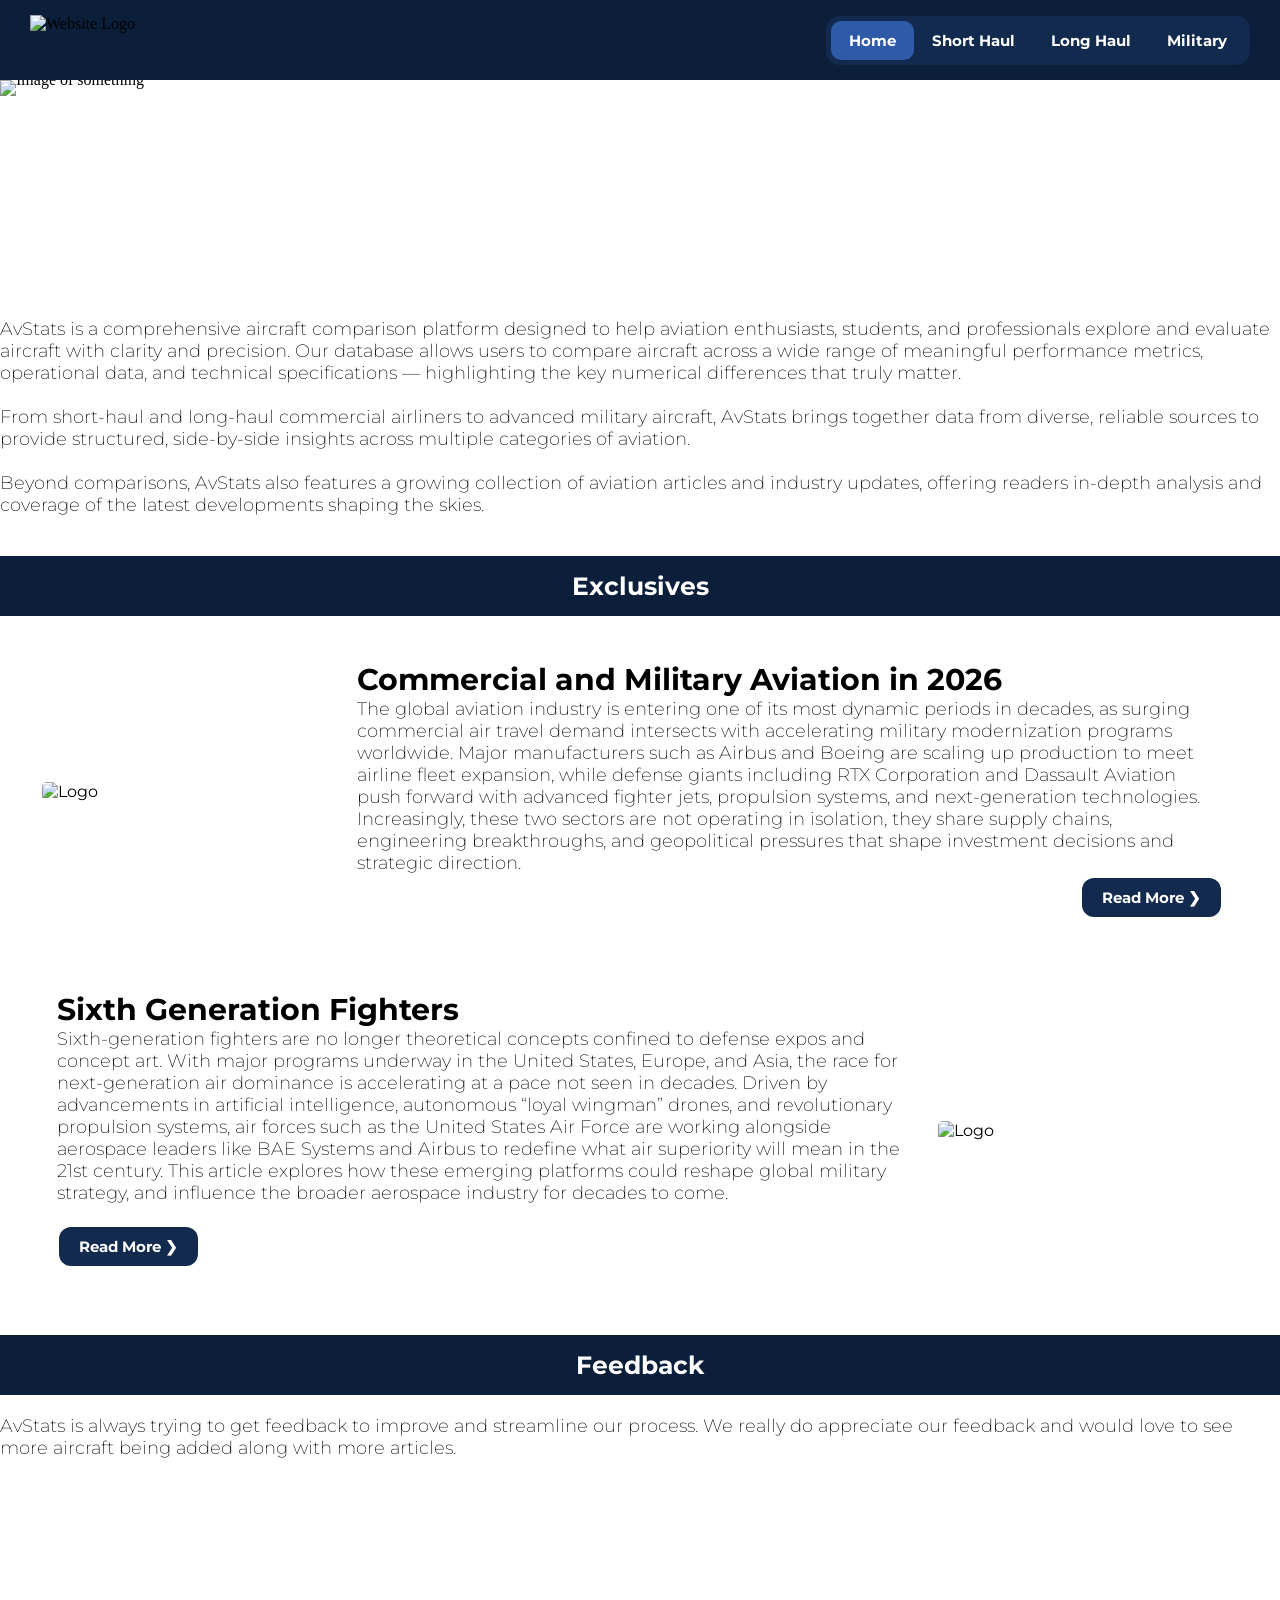
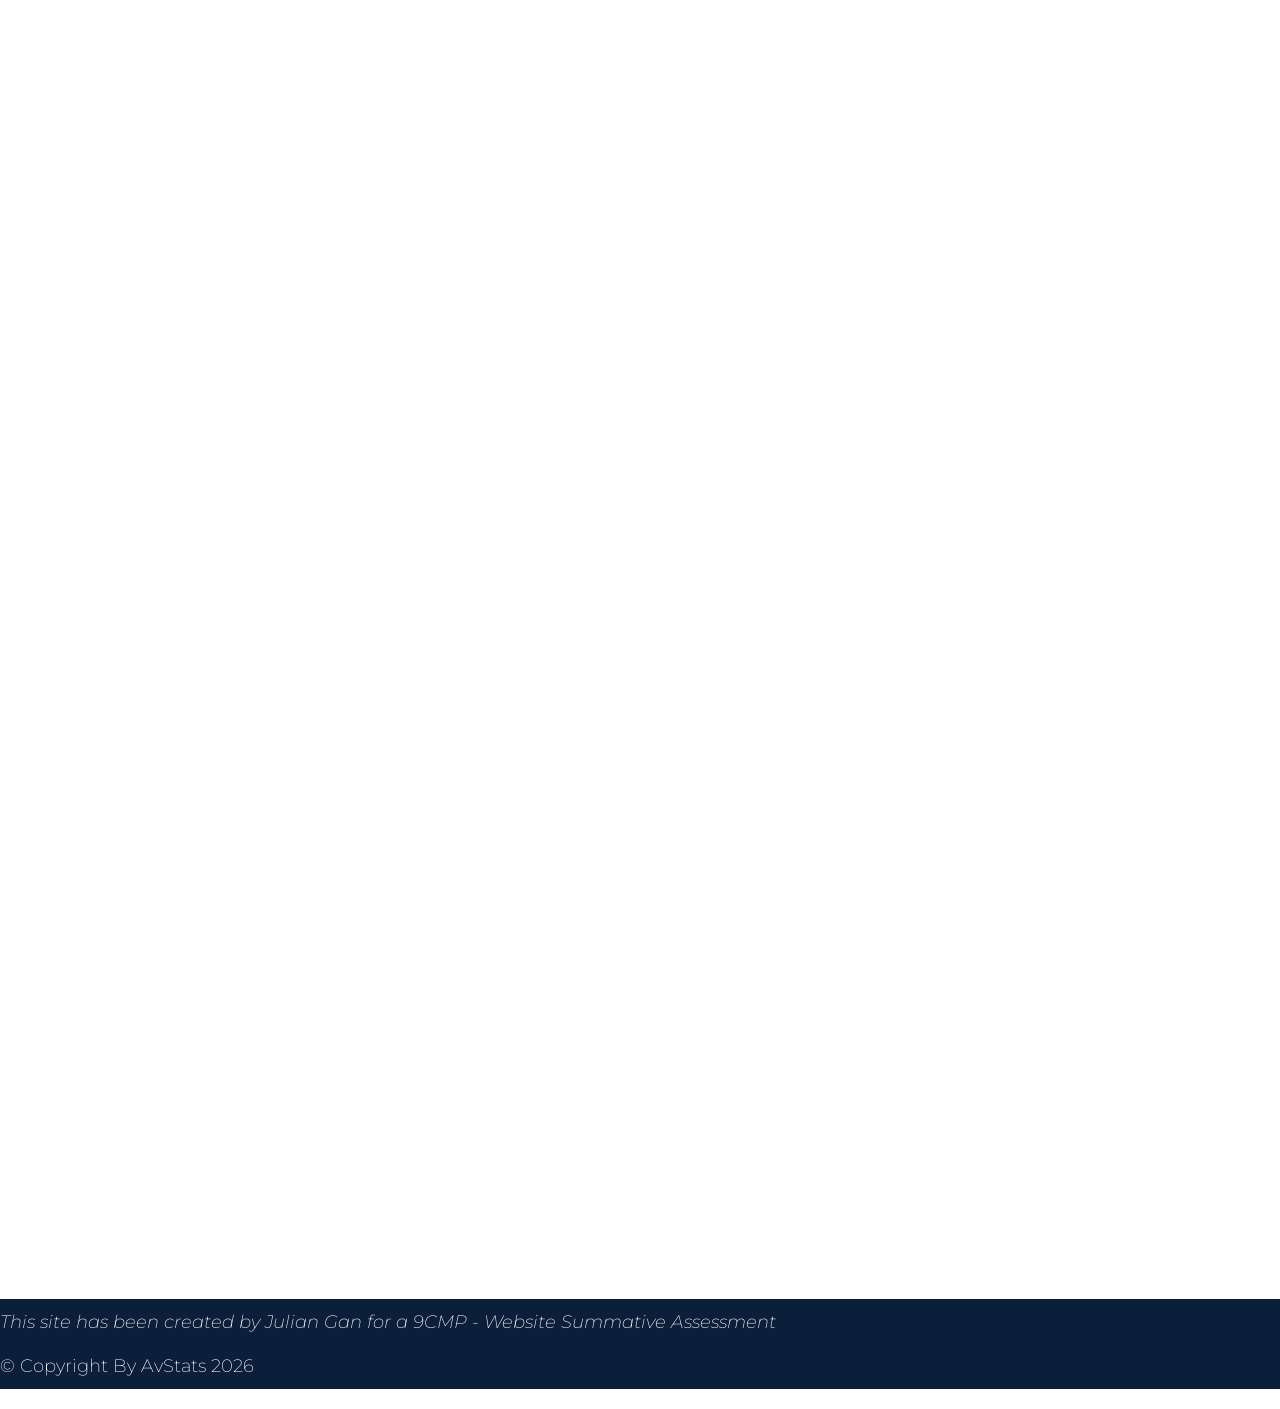
==== index.html @ 4b4c2052 "Rename AvStats/index.html to index.html" ====
<!DOCTYPE html>
<html>
    <head>

     <link rel="preconnect" href="https://fonts.googleapis.com">
<link rel="preconnect" href="https://fonts.gstatic.com" crossorigin>
<link href="https://fonts.googleapis.com/css2?family=Montserrat:ital,wght@0,100..900;1,100..900&display=swap" rel="stylesheet">
        <link rel="stylesheet" href="Style2.css">
<meta charset="UTF-8">
<meta name="viewport" content="width=device-width, initial-scale=1.0">
        <title>AvStats</title>
    </head>
<body>
<header class="top-banner">

    <div class="logo">
        <img src="Site_Images/AvStats2.png" alt="Website Logo">
    </div>

    <nav class="navbar">
        <ul class="nav-menu">
            <li class="active"><a href="index.html">Home</a></li>
            <li><a href="shorthaul.html">Short Haul</a></li>
            <li><a href="longhaul.html">Long Haul</a></li>
            <li><a href="military.html">Military</a></li>
        </ul>
    </nav>

</header>

<section class="hero">
    <img src="Site_Images/Home.png" alt="Image of something">
</section>

</br>
<p>AvStats is a comprehensive aircraft comparison platform designed to help aviation enthusiasts, students, and professionals explore and evaluate aircraft with clarity and precision. Our database allows users to compare aircraft across a wide range of meaningful performance metrics, operational data, and technical specifications — highlighting the key numerical differences that truly matter.
</br></br>
From short-haul and long-haul commercial airliners to advanced military aircraft, AvStats brings together data from diverse, reliable sources to provide structured, side-by-side insights across multiple categories of aviation.
</br></br>
Beyond comparisons, AvStats also features a growing collection of aviation articles and industry updates, offering readers in-depth analysis and coverage of the latest developments shaping the skies.</p>

<section class="company-banner">
    <h3 style="color:white;">Exclusives</h3>
</section>

<div>
<!--EXCLUSIVE 001-->
<table style="margin-left: auto; margin-right: auto;" class="hover-table">
    <td>
        <img src="Site_Images/Exclusives - Images/Exclusive_001/A350-Assembly.avif" alt="Logo" style="height:auto; width: 300px; border-radius: 5px">
    </td>
    <td style="padding: 15px;">
        <h2>Commercial and Military Aviation in 2026</h2>
        <p>
    The global aviation industry is entering one of its most dynamic periods in decades, as surging commercial air travel demand intersects with accelerating military modernization programs worldwide. Major manufacturers such as Airbus and Boeing are scaling up production to meet airline fleet expansion, while defense giants including RTX Corporation and Dassault Aviation push forward with advanced fighter jets, propulsion systems, and next-generation technologies. Increasingly, these two sectors are not operating in isolation, they share supply chains, engineering breakthroughs, and geopolitical pressures that shape investment decisions and strategic direction.
    </br>
        <button style="float: right;" onclick="window.location.href='Exclusives/Exclusive_001.html'">Read More ❯</button>

    </td>
</table>
<!--EXCLUSIVE 002-->
<table style="margin-left: auto; margin-right: auto;" class="hover-table">
    <td style="padding: 15px;">
        <h2>Sixth Generation Fighters</h2>
        <p>Sixth-generation fighters are no longer theoretical concepts confined to defense expos and concept art. With major programs underway in the United States, Europe, and Asia, the race for next-generation air dominance is accelerating at a pace not seen in decades. Driven by advancements in artificial intelligence, autonomous “loyal wingman” drones, and revolutionary propulsion systems, air forces such as the United States Air Force are working alongside aerospace leaders like BAE Systems and Airbus to redefine what air superiority will mean in the 21st century. This article explores how these emerging platforms could reshape global military strategy, and influence the broader aerospace industry for decades to come. </p>
    </br>
        <button style="float: left;" onclick="window.location.href='Exclusives/Exclusive_002.html'">Read More ❯</button>

    </td>
    <td>
        <img src="Site_Images/Exclusives - Images/Exclusive_002/GCAP_Meet.avif" alt="Logo" style="height:auto; width: 300px; border-radius: 5px">
    </td>
</table>

</div>

<section class="company-banner">
    <h3 style="color:white;">Feedback</h3>
</section>
<p>AvStats is always trying to get feedback to improve and streamline our process. We really do appreciate our feedback and would love to see more aircraft being added along with more articles.</p>

<iframe src="https://docs.google.com/forms/d/e/1FAIpQLSe970XrMx3TtiyhGvPiXj0sHdZ2w3oJ3VC9rAgAst3DQuplcw/viewform?embedded=true" width="700" height="1400" frameborder="0" marginheight="0" marginwidth="0" class="hover-table">Loading…</iframe>

<section class="footer">
    <p style="color:white;"><i>This site has been created by Julian Gan for a 9CMP - Website Summative Assessment</i> </br></br> © Copyright By AvStats 2026</p>
    
</section>

</body>
</html>
---- Style2.css ----
/*Image Margining and Adjustment*/
* {
    margin: 0;
    padding: 0;
    box-sizing: border-box;
}

img {
    display: block;
}

section {
    margin: 0;
    padding: 0;
}

body {
    margin: 0;
}

/*Font Assignment*/
h1 {
    font-family: "Montserrat";
    font-weight: 200;
    font-size: 35px;
    font-style: b;
    font-weight: bold;
}

h2 {
    font-family: "Montserrat";
    font-weight: 200;
    font-size: 30px;
    font-weight: bold;
}

h3 {
    font-family: "Montserrat";
    font-weight: 200;
    font-size: 25px;
    font-weight: bold;
}

p {
    font-family: "Montserrat";
    font-weight: 200;
    font-size: 18px;
}

li {
    font-family: "Montserrat";
    font-weight: 200;
    font-size: 15px;
    font-weight: bold;
}

/* Banner */
.top-banner {
    position: sticky;
    top: 0;
    z-index: 1000;

    width: 100%;
    background: #0b1f3a;

    display: flex;
    align-items: center;
    justify-content: space-between;

    padding: 15px 30px;
}

.logo img {
    height: 50px;
}

/*Navigation Menu*/
.nav-menu {
    list-style: none;
    display: flex;
    background: #132a4f;
    border-radius: 14px;
    padding: 5px;
}

.nav-menu li {
    padding: 10px 18px;
    border-radius: 10px;
}

.nav-menu a {
    text-decoration: none;
    color: white;
    font-weight: bold;
}

.nav-menu li:hover {
    background: #1e3a5f;
}

.nav-menu .active {
    background: #2f5aa8;
}


/* Hero/Banner Image*/
.hero {
    width: 100%;
    height: 220px; /* fixed height */
    overflow: hidden; /* crops any overflow */
    display: flex;
    justify-content: center;
    align-items: center;
    margin: 0;
    line-height: 0;
}

.hero img {
    width: 100%;       /* stretches across screen */
    height: auto;      /* so it doesn't image warp */
    min-height: 100%;  /* like forces the height */
    object-fit: cover; /* crops the image when needed */
}

/* Table styling - This is for actual statistics */
table {
    width: 95%;
    border-collapse: separate;
    border-spacing: 0;
    margin: 20px 0;
    border-radius: 12px;
    overflow: hidden;
    border: 0px solid #dcdcdc;
    transition: transform 0.2s ease, box-shadow 0.2s ease;
    padding: 10px;
}

.hover-table {
  transition: transform 0.2s ease, box-shadow 0.2s ease;
  border-radius: 10px;
}

.hover-table:hover {
  transform: translateY(-4px);
  box-shadow: 0 8px 20px rgba(0,0,0,0.2);
}

/* Table Hover pop */



/* Making the table scroll on its own */
.table-scroll {
    max-height: 300px;
    overflow-y: auto;
    overflow-x: visible;
    position: relative;
    border: 0px solid #dcdcdc;
    border-radius: 12px;
    padding-bottom: 120px;
}

/* Header Row */
th {
    background-color: #e6e6e6;
    font-weight: bold;
    padding: 0px;
    text-align: left;
    font-family: Montserrat;
    border-top: 0px solid #eeeeee;
    border-left: 0px solid #eeeeee;
}

/* Normal cells */
td {
    padding: 0px;
    border-top: 0px solid #eeeeee;
    border-left: 0px solid #eeeeee;
    font-family: Montserrat;
}

/*Banner separation thingo */
.company-banner {
    width: 100%;
    height: 60px;
    display: flex;
    justify-content: center;
    align-items: center;
    background-color: #0b1f3a;
    margin: 40px 0 20px 0;
}

.company-banner img {
    height: 50px; 
    width: auto;
    object-fit: contain;
    margin: 0;
}

/* IDK? I did this so that then each company more distinctive */
.airbus-banner {
    background-color: #00205B; /* Airbus Blue */
}

.boeing-banner {
    background-color: #0039A6; /* Boeing Blue */
}

button {
  background-color: #132a4f;
  border: none;
  padding: 10px 20px;
  text-align: center;
  font-size: 15px;
  margin: 4px 2px;
  cursor: pointer; 
  border-radius: 12px;
  font-family: Montserrat;
  font-weight: bold;
  color: white;
}

button:hover {
 background-color: #2f5aa8;
 color: white;
}

/* Google Forms */
iframe {
  display: block;
  margin: 0 auto; 
}

.footer {
    width: 100%;
    height: 90px;
    display: flex;
    justify-content: left;
    align-items: center;
    background-color: #0b1f3a;
    margin: 40px 0 20px 0;
}
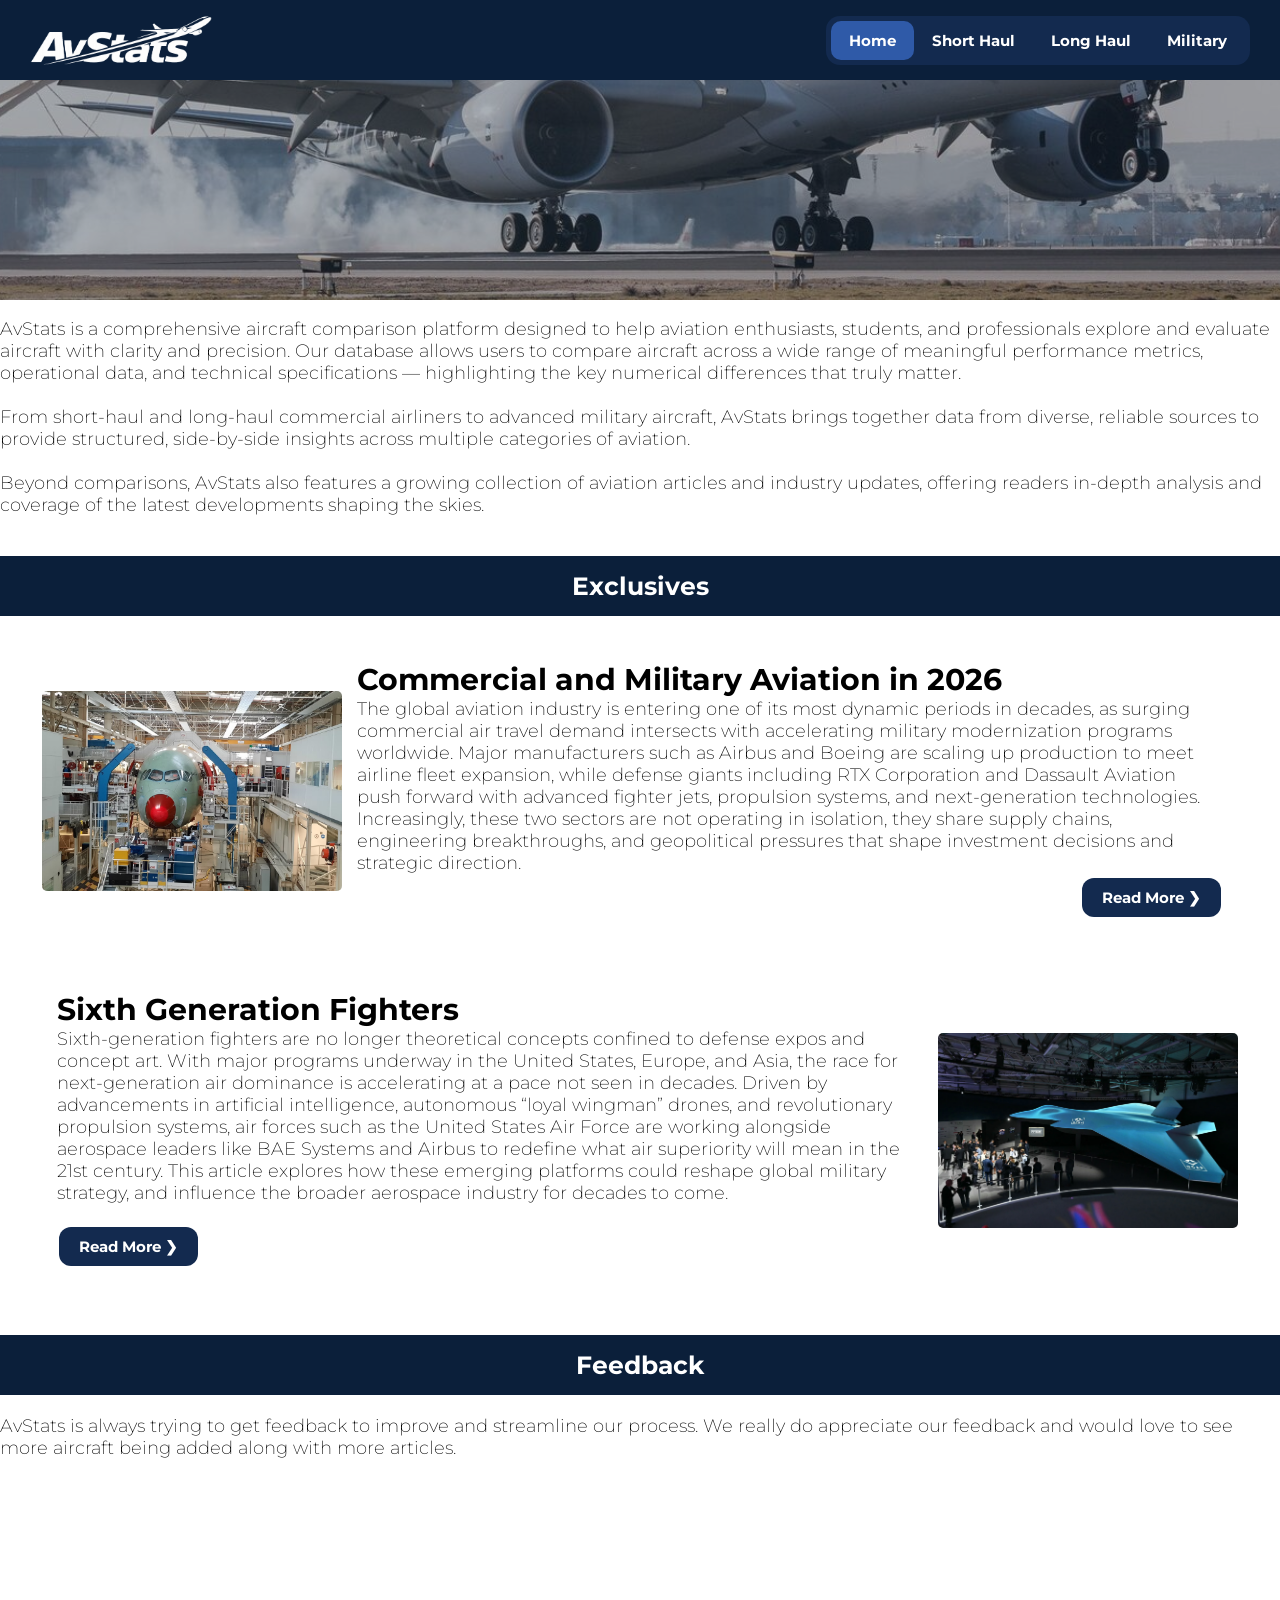
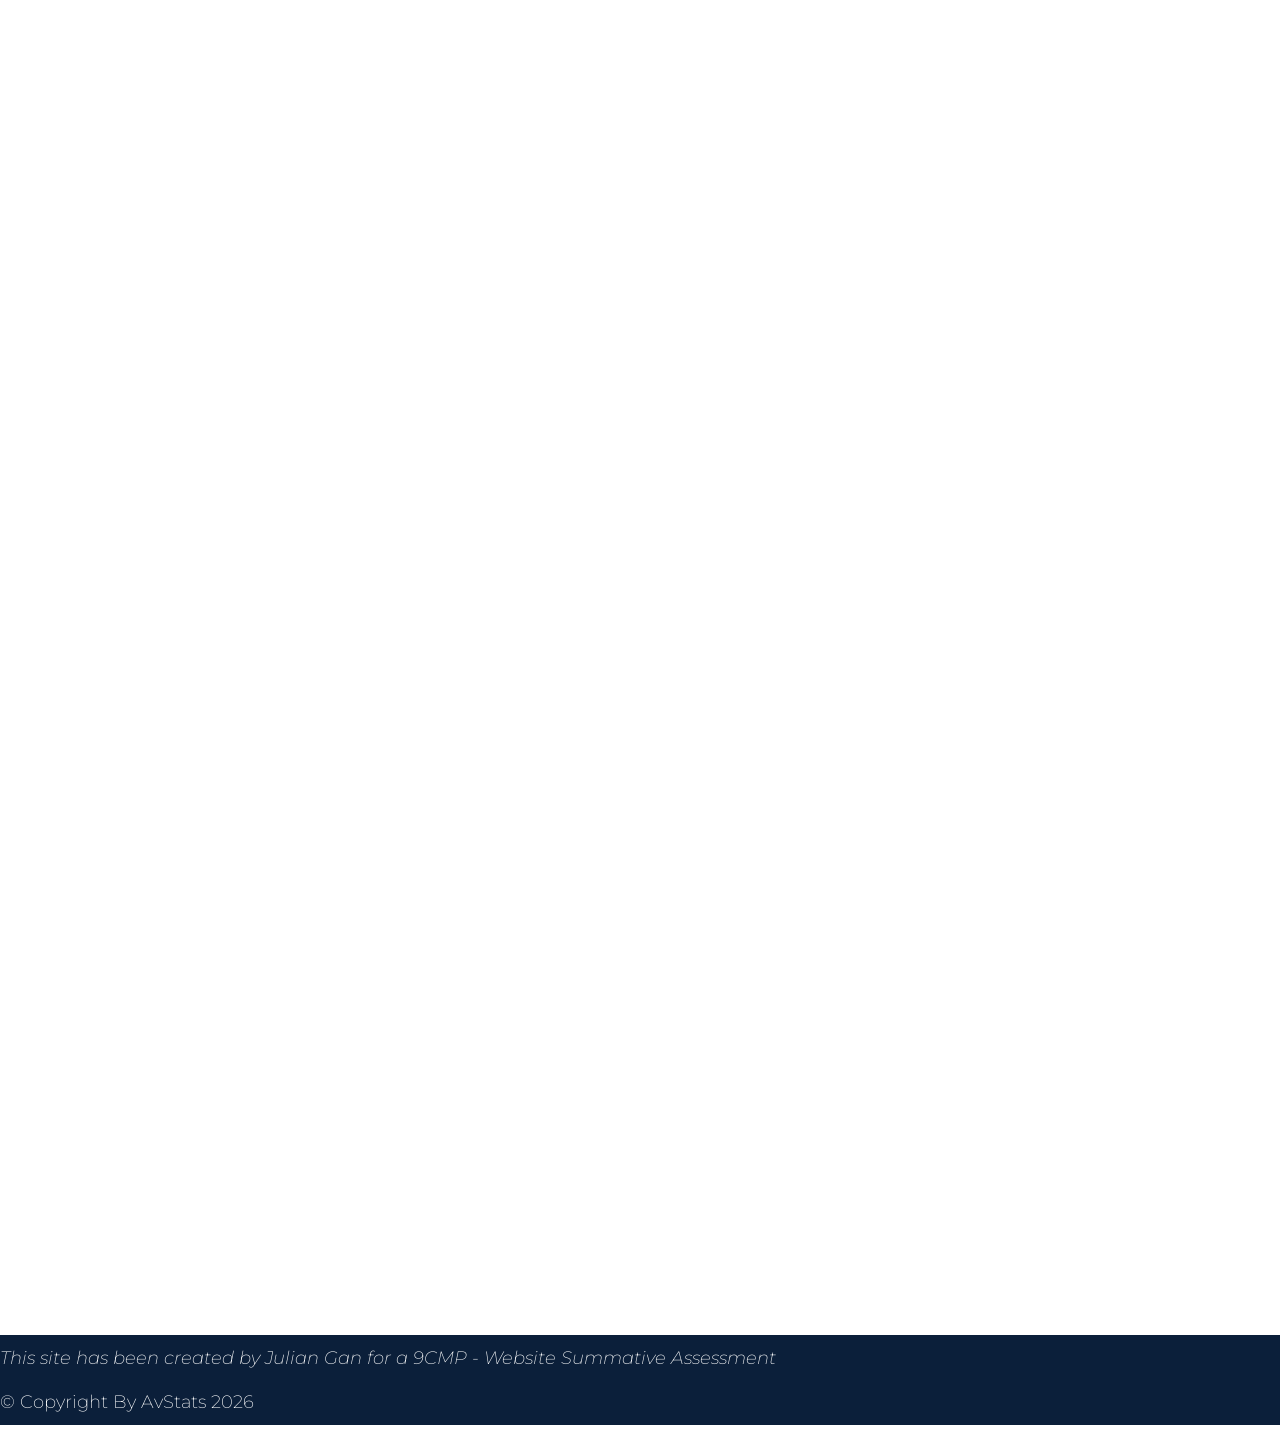
==== commit 473705ef: "Update index.html" ====
--- a/index.html
+++ b/index.html
@@ -79,6 +79,8 @@
 </section>
 <p>AvStats is always trying to get feedback to improve and streamline our process. We really do appreciate our feedback and would love to see more aircraft being added along with more articles.</p>
 
+</br></br>
+
 <iframe src="https://docs.google.com/forms/d/e/1FAIpQLSe970XrMx3TtiyhGvPiXj0sHdZ2w3oJ3VC9rAgAst3DQuplcw/viewform?embedded=true" width="700" height="1400" frameborder="0" marginheight="0" marginwidth="0" class="hover-table">Loading…</iframe>
 
 <section class="footer">
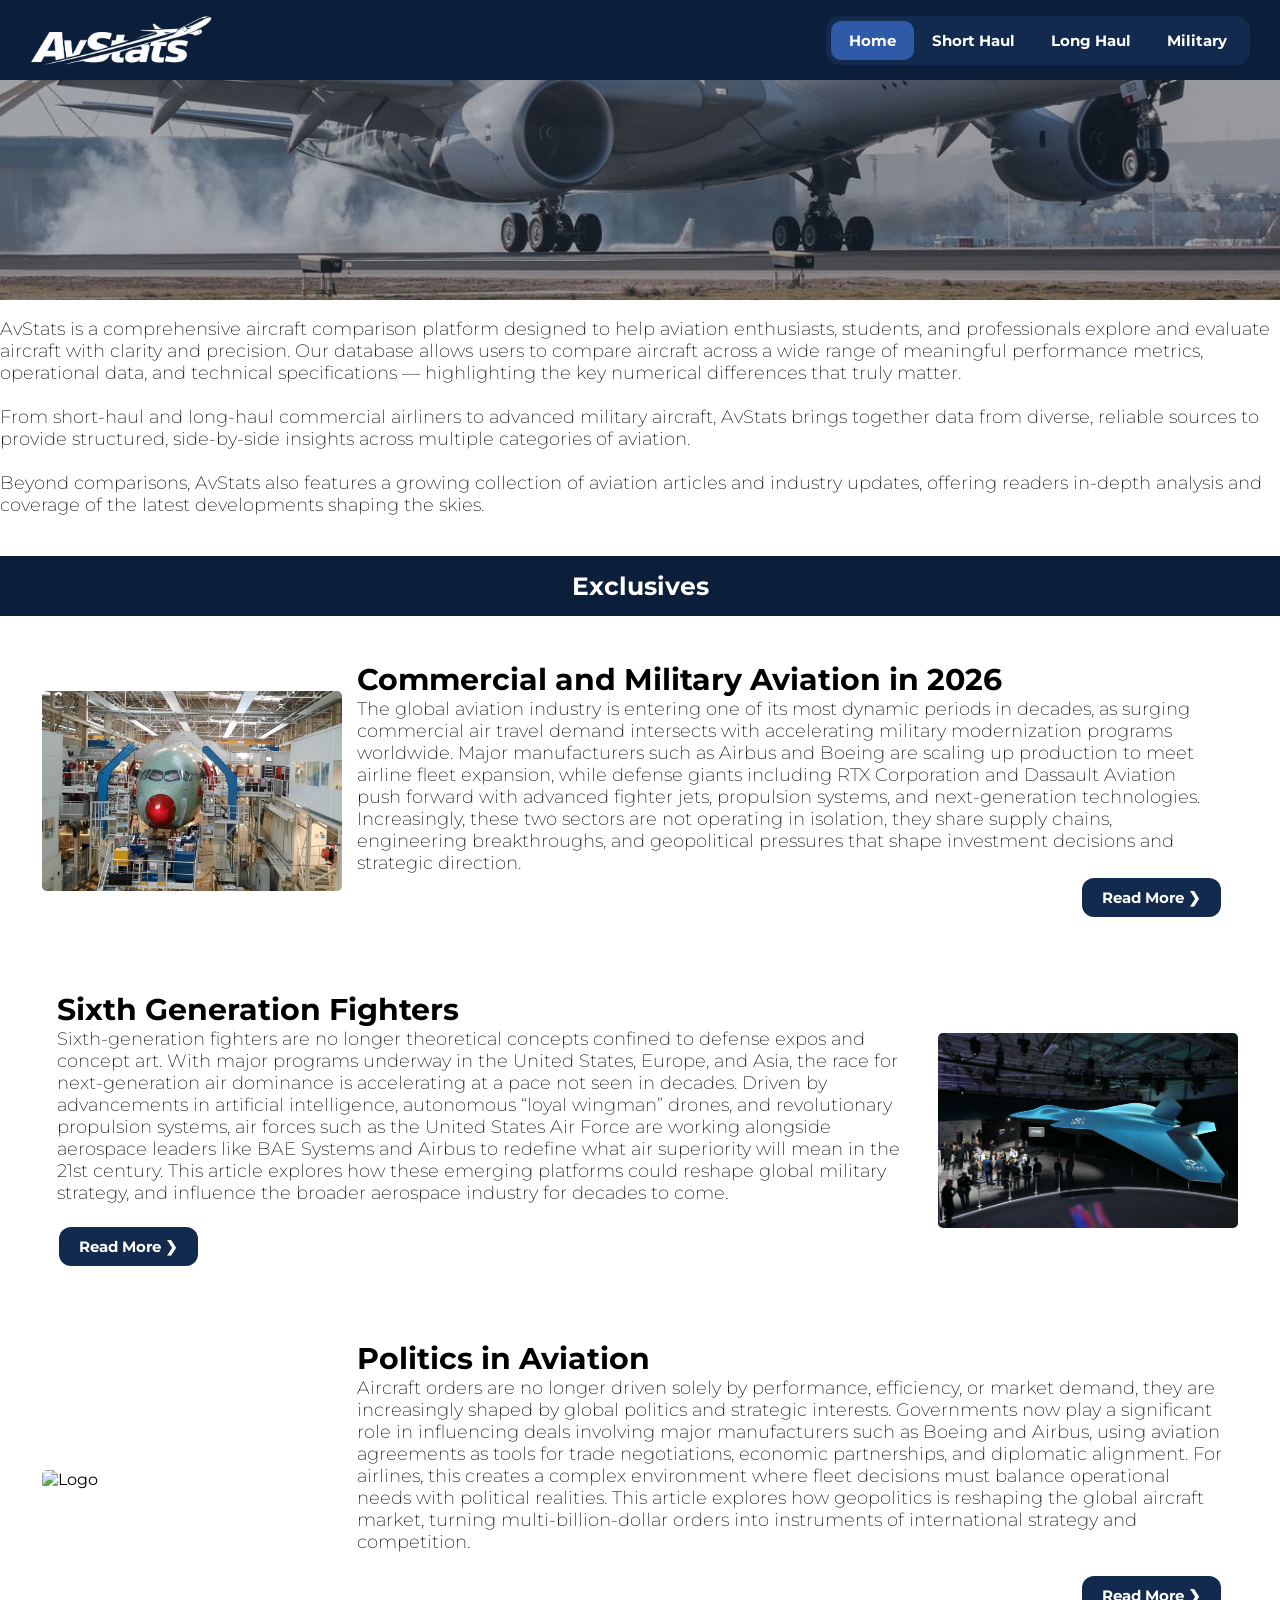
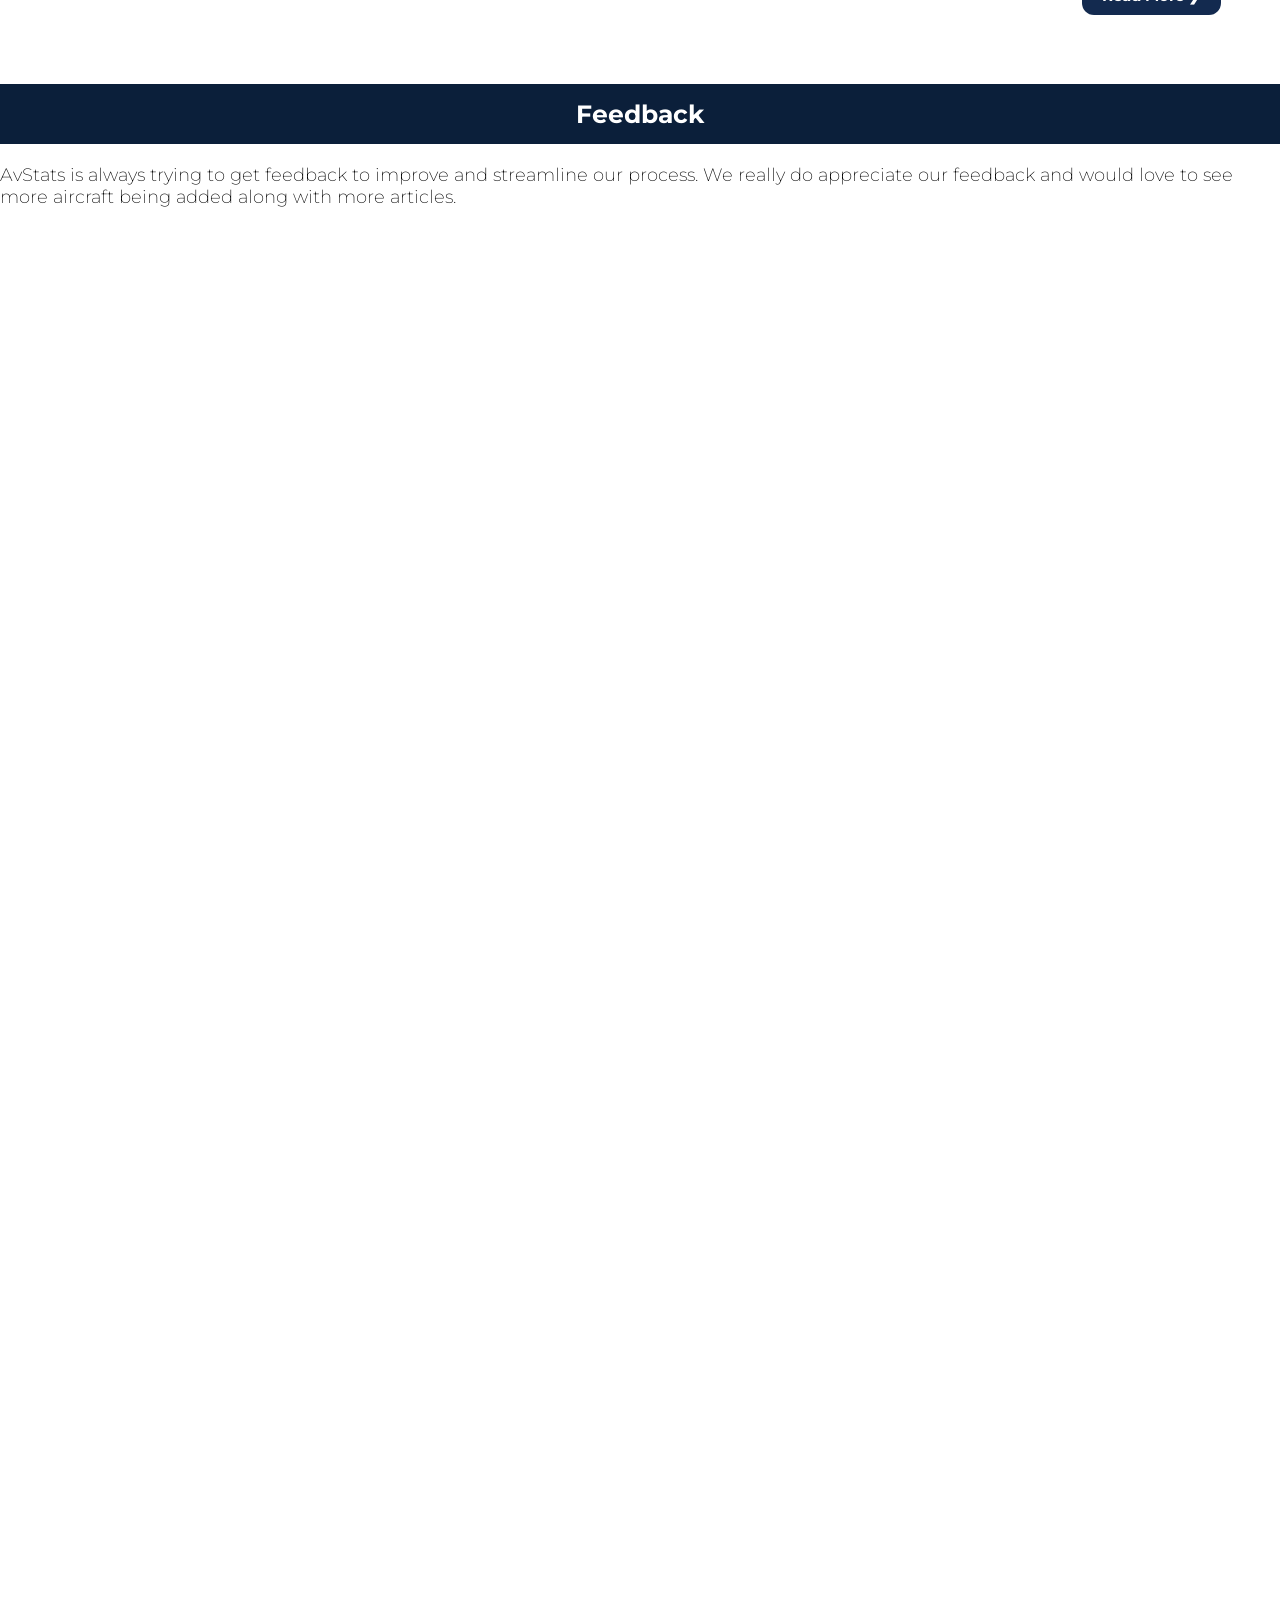
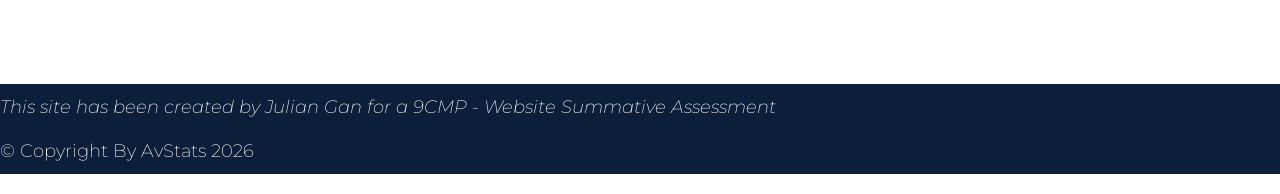
==== commit c597e034: "Update index.html" ====
--- a/index.html
+++ b/index.html
@@ -72,6 +72,20 @@
     </td>
 </table>
 
+<!--EXCLUSIVE 003-->
+<table style="margin-left: auto; margin-right: auto;" class="hover-table">
+   <td>
+        <img src="Site_Images/Exclusives - Images/Exclusive_003/stateowned.avif" alt="Logo" style="height:auto; width: 300px; border-radius: 5px">
+    </td>
+    <td style="padding: 15px;">
+        <h2>Politics in Aviation</h2>
+        <p>Aircraft orders are no longer driven solely by performance, efficiency, or market demand, they are increasingly shaped by global politics and strategic interests. Governments now play a significant role in influencing deals involving major manufacturers such as Boeing and Airbus, using aviation agreements as tools for trade negotiations, economic partnerships, and diplomatic alignment. For airlines, this creates a complex environment where fleet decisions must balance operational needs with political realities. This article explores how geopolitics is reshaping the global aircraft market, turning multi-billion-dollar orders into instruments of international strategy and competition.</p>
+    </br>
+        <button style="float: right;" onclick="window.location.href='Exclusives/Exclusive_003.html'">Read More ❯</button>
+
+    </td>
+</table>
+
 </div>
 
 <section class="company-banner">
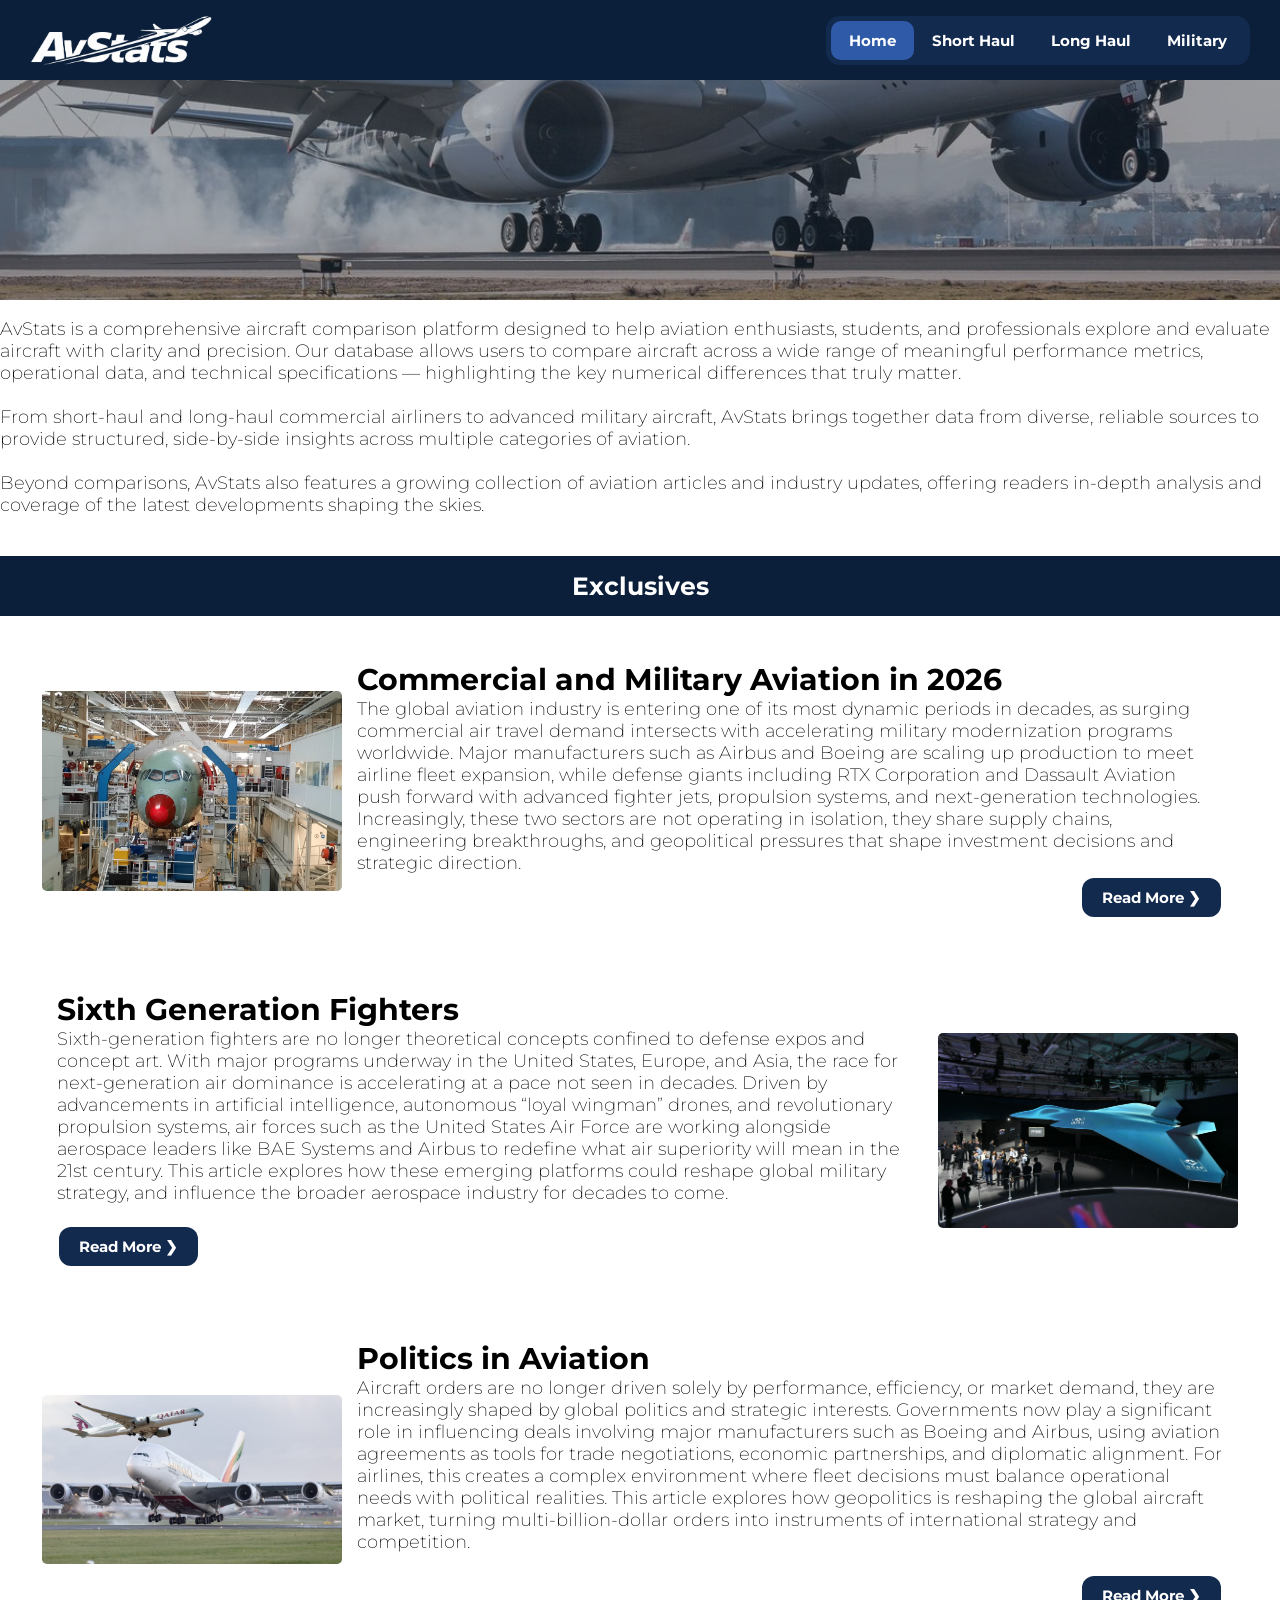
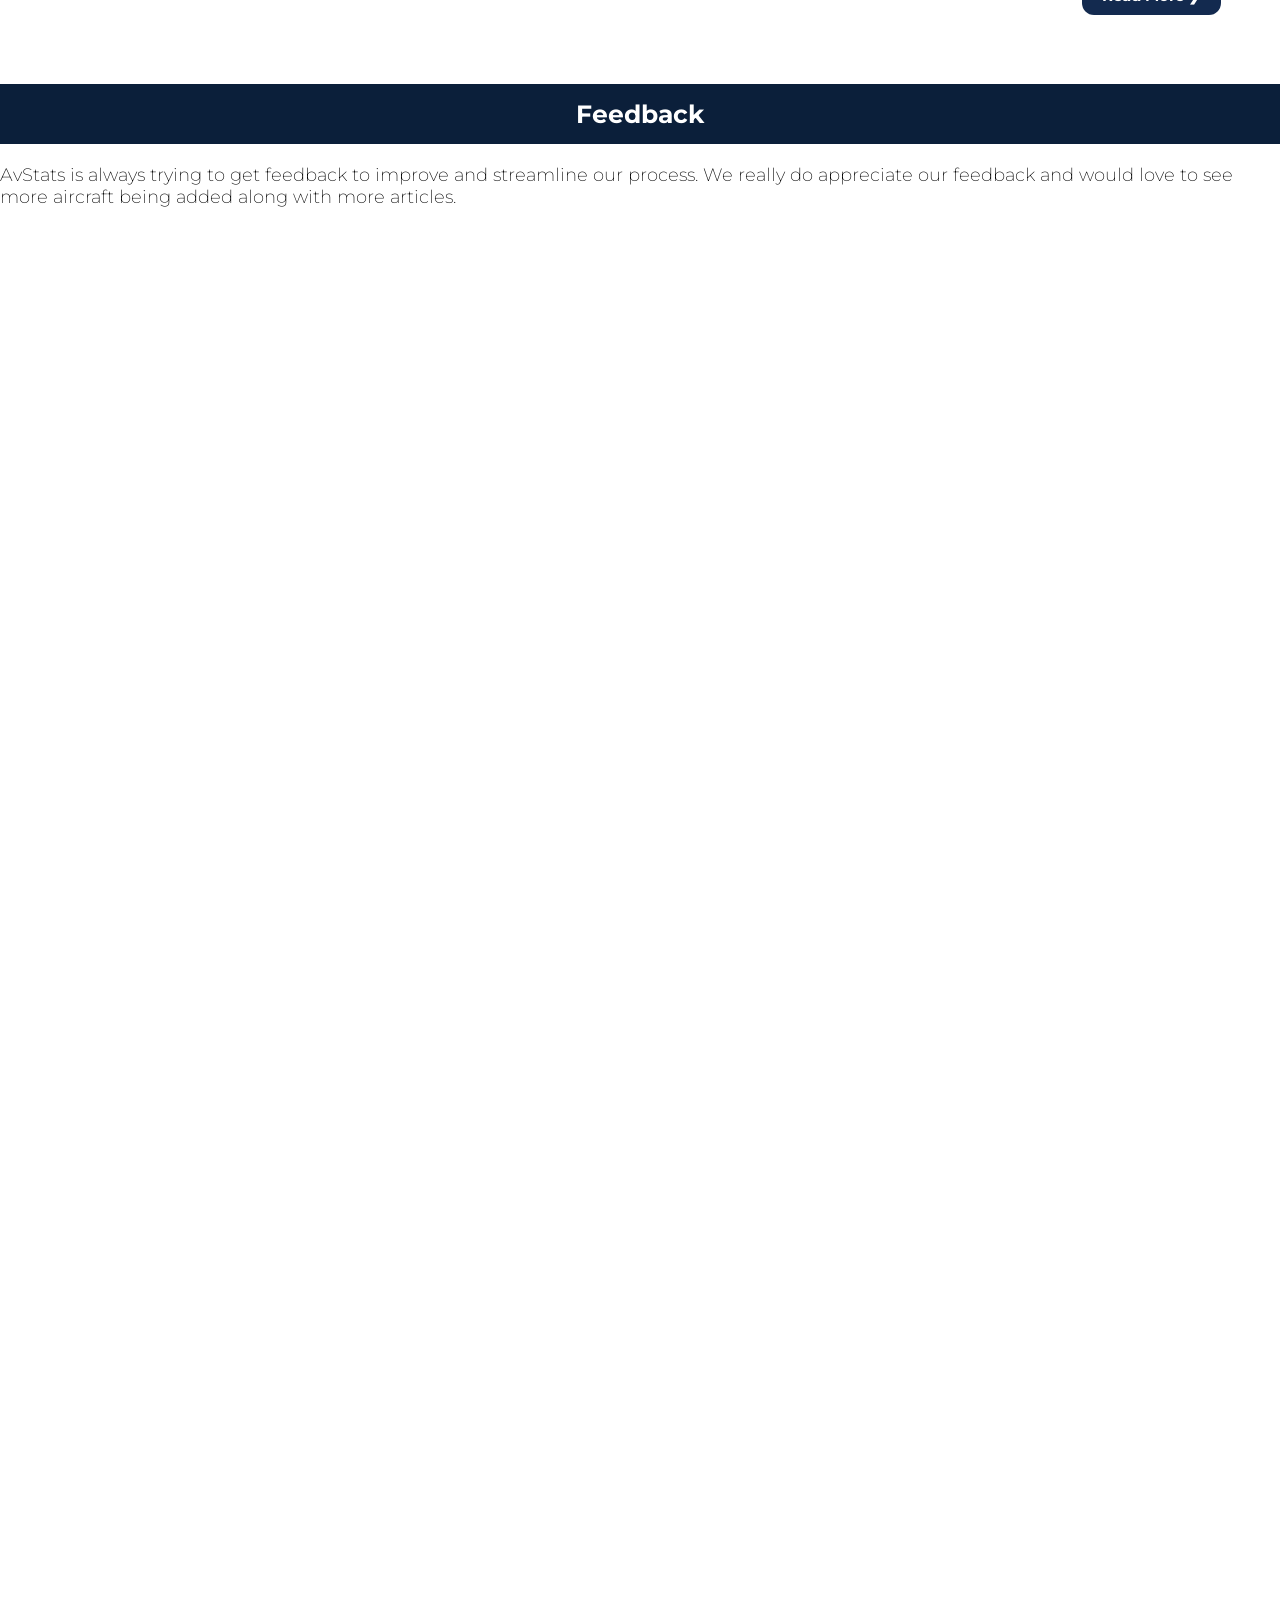
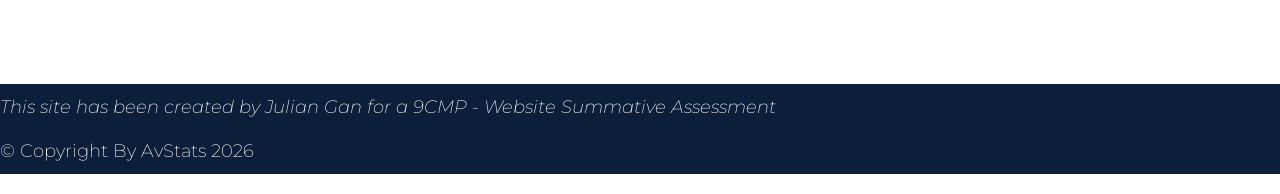
==== commit 5e84a6eb: "Update index.html" ====
--- a/index.html
+++ b/index.html
@@ -9,6 +9,7 @@
 <meta charset="UTF-8">
 <meta name="viewport" content="width=device-width, initial-scale=1.0">
         <title>AvStats</title>
+        <link rel="shortcut icon" type="png" href="favicon.png">
     </head>
 <body>
 <header class="top-banner">
